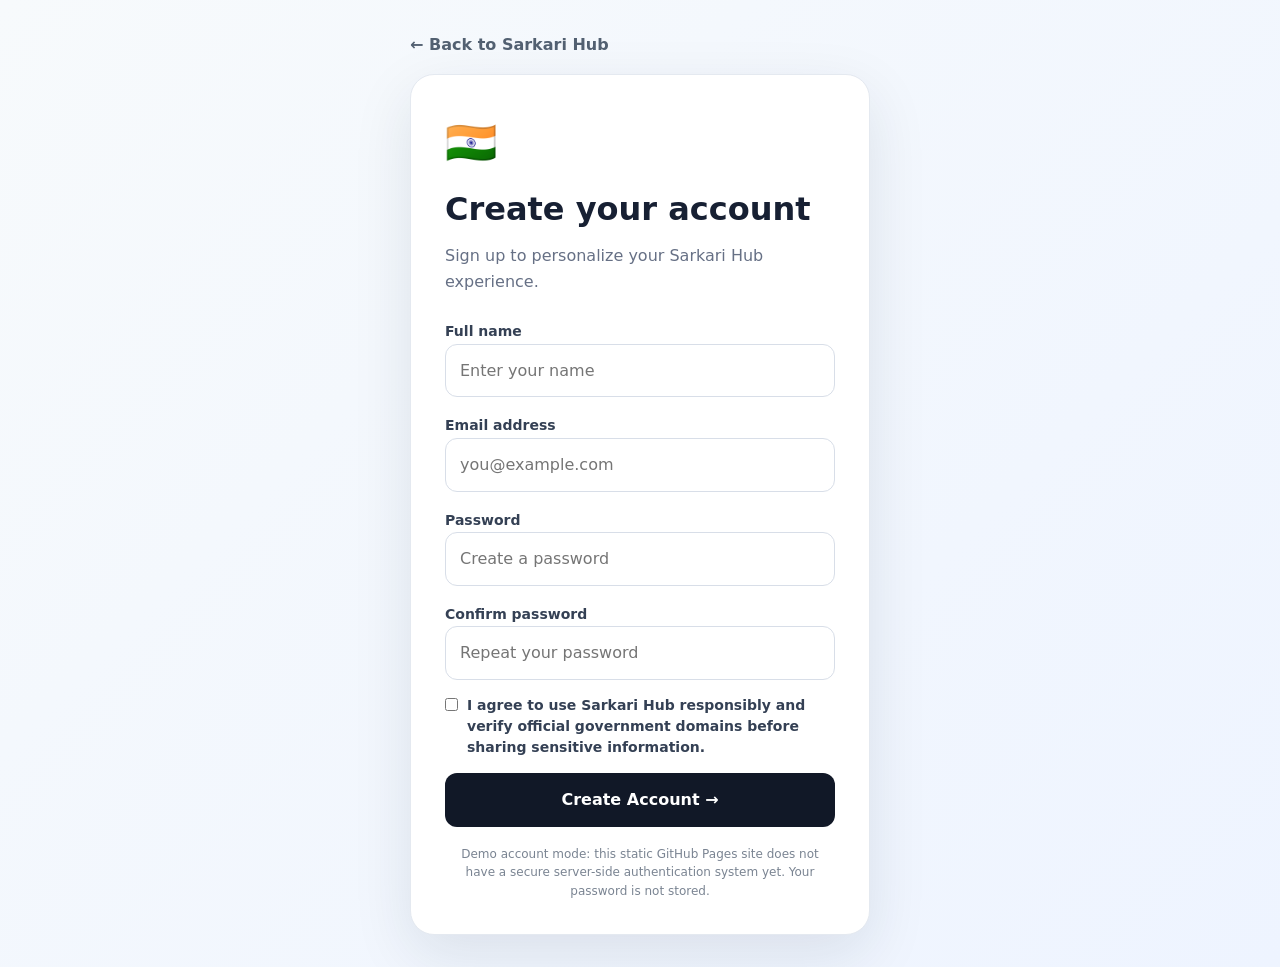
==== signup.html @ 9c5355ae "Add professional Sign Up page" ====
<!DOCTYPE html>
<html lang="en">
<head>
  <meta charset="UTF-8">
  <meta name="viewport" content="width=device-width, initial-scale=1.0">
  <meta name="description" content="Create your Sarkari Hub account.">
  <title>Sign Up | Sarkari Hub</title>
  <link rel="stylesheet" href="style.css">
  <style>
    .signup-page{min-height:100vh;display:grid;place-items:center;padding:32px 18px;background:linear-gradient(135deg,#f7fafc,#eef4ff)}
    .signup-shell{width:min(100%,460px)}
    .signup-back{display:inline-flex;align-items:center;gap:7px;margin-bottom:16px;color:#526071;text-decoration:none;font-weight:700}
    .signup-card{background:#fff;border:1px solid #e4e9f0;border-radius:24px;padding:34px;box-shadow:0 20px 60px rgba(20,35,60,.10)}
    .signup-logo{font-size:42px;margin-bottom:8px}.signup-card h1{margin:0 0 8px;font-size:32px}.signup-card>p{margin:0 0 24px;color:#667085;line-height:1.6}
    .signup-form{display:grid;gap:15px}.signup-form label{font-size:14px;font-weight:800;color:#344054}.signup-form input{width:100%;box-sizing:border-box;padding:13px 14px;border:1px solid #d8dee8;border-radius:12px;font:inherit;outline:none}.signup-form input:focus{border-color:#2563eb;box-shadow:0 0 0 3px rgba(37,99,235,.10)}
    .signup-check{display:flex;gap:9px;align-items:flex-start;font-size:13px;color:#667085;line-height:1.5}.signup-check input{width:auto;margin-top:3px}.signup-btn{border:0;border-radius:12px;padding:14px;background:#111827;color:#fff;font:inherit;font-weight:800;cursor:pointer}.signup-btn:hover{opacity:.92}
    .signup-message{display:none;padding:12px 14px;border-radius:12px;background:#ecfdf3;color:#067647;font-size:14px;font-weight:700}.signup-message.show{display:block}.signup-note{margin-top:18px;font-size:12px;color:#7a8492;line-height:1.55;text-align:center}
    body.dark .signup-page{background:#0b1220}.dark .signup-card{background:#111827;border-color:#263244}.dark .signup-card h1,.dark .signup-form label{color:#f3f4f6}.dark .signup-card>p,.dark .signup-back,.dark .signup-check,.dark .signup-note{color:#aab4c3}.dark .signup-form input{background:#0f172a;color:#fff;border-color:#334155}
    @media(max-width:520px){.signup-card{padding:25px 20px;border-radius:20px}.signup-card h1{font-size:28px}}
  </style>
</head>
<body>
  <main class="signup-page">
    <div class="signup-shell">
      <a class="signup-back" href="index.html">← Back to Sarkari Hub</a>
      <section class="signup-card">
        <div class="signup-logo">🇮🇳</div>
        <h1>Create your account</h1>
        <p>Sign up to personalize your Sarkari Hub experience.</p>
        <div id="signupMessage" class="signup-message">Account details saved successfully. Welcome to Sarkari Hub! 🎉</div>
        <form id="signupForm" class="signup-form" novalidate>
          <div><label for="name">Full name</label><input id="name" name="name" type="text" placeholder="Enter your name" autocomplete="name" required></div>
          <div><label for="email">Email address</label><input id="email" name="email" type="email" placeholder="you@example.com" autocomplete="email" required></div>
          <div><label for="password">Password</label><input id="password" name="password" type="password" placeholder="Create a password" minlength="8" autocomplete="new-password" required></div>
          <div><label for="confirmPassword">Confirm password</label><input id="confirmPassword" name="confirmPassword" type="password" placeholder="Repeat your password" minlength="8" autocomplete="new-password" required></div>
          <label class="signup-check"><input id="terms" type="checkbox" required><span>I agree to use Sarkari Hub responsibly and verify official government domains before sharing sensitive information.</span></label>
          <button class="signup-btn" type="submit">Create Account →</button>
        </form>
        <div class="signup-note">Demo account mode: this static GitHub Pages site does not have a secure server-side authentication system yet. Your password is not stored.</div>
      </section>
    </div>
  </main>
  <script>
    const form=document.getElementById('signupForm');
    const message=document.getElementById('signupMessage');
    form.addEventListener('submit',e=>{
      e.preventDefault();
      const name=document.getElementById('name').value.trim();
      const email=document.getElementById('email').value.trim();
      const password=document.getElementById('password').value;
      const confirm=document.getElementById('confirmPassword').value;
      if(!form.checkValidity()){form.reportValidity();return;}
      if(password!==confirm){alert('Passwords do not match.');return;}
      localStorage.setItem('sarkari-user',JSON.stringify({name,email}));
      message.classList.add('show');
      form.reset();
    });
  </script>
</body>
</html>
---- style.css ----
*{box-sizing:border-box;margin:0;padding:0}html{scroll-behavior:smooth}body{font-family:Inter,system-ui,-apple-system,Segoe UI,Roboto,sans-serif;background:#f6f8fc;color:#172033;line-height:1.6}a{text-decoration:none;color:inherit}.topbar{height:72px;background:rgba(255,255,255,.92);backdrop-filter:blur(14px);display:flex;align-items:center;justify-content:space-between;padding:0 6%;position:sticky;top:0;z-index:10;border-bottom:1px solid #e8ebf2}.brand{display:flex;align-items:center;gap:10px}.brand>span{font-size:30px}.brand strong{display:block;font-size:18px}.brand small{display:block;color:#778197;font-size:11px}.topbar nav{display:flex;align-items:center;gap:24px}.topbar nav a{font-size:14px;color:#596378;font-weight:600}.topbar nav a:hover{color:#155eef}.icon-btn{border:0;background:#eef2f8;border-radius:10px;padding:9px;cursor:pointer;font-size:16px}.hero{min-height:610px;padding:90px 7%;display:flex;align-items:center;justify-content:space-between;gap:50px;background:radial-gradient(circle at 85% 25%,#dceaff 0,transparent 32%),linear-gradient(135deg,#fff,#f3f7ff)}.hero-content{max-width:750px}.badge,.eyebrow{display:inline-block;color:#155eef;font-weight:800;font-size:12px;letter-spacing:1.2px}.badge{background:#e8f0ff;border:1px solid #d7e5ff;border-radius:99px;padding:7px 13px;letter-spacing:.3px}.hero h1{font-size:clamp(44px,7vw,76px);line-height:1.03;margin:20px 0 18px;letter-spacing:-3px}.hero h1 span{color:#155eef}.hero p{font-size:18px;color:#637087;max-width:650px}.search-wrap{display:flex;align-items:center;background:#fff;border:1px solid #dce2ec;box-shadow:0 14px 40px #1d4ed814;border-radius:16px;margin-top:30px;padding:0 15px;height:62px;max-width:680px}.search-wrap span{font-size:21px}.search-wrap input{flex:1;border:0;outline:0;font-size:16px;padding:0 12px;background:transparent;color:inherit}.search-wrap button{border:0;background:transparent;color:#99a1b2;cursor:pointer}.quick{display:flex;flex-wrap:wrap;gap:9px;margin-top:13px}.quick button{border:1px solid #dfe5ef;background:#fff;padding:7px 12px;border-radius:9px;cursor:pointer;color:#566176}.hero-card{width:340px;padding:28px 30px;border-radius:26px;background:#111827;color:#fff;box-shadow:0 25px 70px #11182735;text-align:center}.ecosystem-card{position:relative;overflow:hidden;min-height:350px;display:flex;flex-direction:column;justify-content:center}.ecosystem-card:before{content:"";position:absolute;width:180px;height:180px;border-radius:50%;background:#155eef33;filter:blur(8px);top:-80px;right:-70px}.card-label{position:relative;color:#8fb4ff;font-size:10px;font-weight:800;letter-spacing:1.7px;margin-bottom:16px}.ecosystem-card h2{position:relative;font-size:29px;line-height:1.15;margin-bottom:12px}.ecosystem-card h2 span{color:#6ea0ff}.ecosystem-card>p{position:relative;color:#aeb8ca;font-size:14px;margin:0 auto 20px}.hero-link{position:relative;display:inline-flex;align-self:center;background:#fff;color:#172033;padding:10px 15px;border-radius:10px;font-size:13px;font-weight:800;margin-bottom:24px}.stats{display:grid;grid-template-columns:repeat(3,1fr);border-top:1px solid #30394a;padding-top:20px;gap:10px}.stats b{display:block;font-size:20px}.stats small{font-size:10px;color:#aeb8ca}.notice{margin:35px 7% 10px;padding:17px 20px;background:#fff8e8;border:1px solid #ffe0a3;border-radius:16px;display:flex;gap:13px;color:#684d16}.notice span{font-size:22px}.notice p{font-size:13px;color:#77633a;margin-top:2px}.section{padding:70px 7%}.section.alt{background:#eef3fb}.section-head{display:flex;justify-content:space-between;align-items:end;gap:20px;margin-bottom:28px}.section h2{font-size:32px;line-height:1.2;margin-top:5px}.section-head select{padding:11px 14px;border:1px solid #d9e0eb;border-radius:10px;background:#fff}.service-grid{display:grid;grid-template-columns:repeat(4,1fr);gap:16px}.service-card{background:#fff;border:1px solid #e5e9f1;border-radius:17px;padding:20px;transition:.2s;display:flex;flex-direction:column;min-height:205px}.service-card:hover{transform:translateY(-4px);box-shadow:0 16px 35px #23365c12;border-color:#cbdafa}.service-icon{width:45px;height:45px;border-radius:12px;background:#edf3ff;display:grid;place-items:center;font-size:22px;margin-bottom:14px}.service-card h3{font-size:17px}.service-card p{font-size:13px;color:#707b8e;margin:5px 0 16px;flex:1}.service-card .open{display:inline-flex;justify-content:center;background:#155eef;color:#fff;padding:9px;border-radius:9px;font-size:13px;font-weight:700}.category-grid{display:grid;grid-template-columns:repeat(4,1fr);gap:15px;margin-top:25px}.category{padding:20px;background:#fff;border:1px solid #dde4ef;border-radius:15px;cursor:pointer}.category:hover{border-color:#a9c4ff}.category span{font-size:26px}.category h3{font-size:16px;margin-top:7px}.category p{font-size:12px;color:#7b8495}.projects-section{background:linear-gradient(180deg,#f8faff,#eef3fb)}.project-heading{align-items:flex-end}.project-heading p{color:#707b8e;font-size:14px;margin-top:8px}.project-grid{display:grid;grid-template-columns:repeat(4,1fr);gap:18px}.project-card{position:relative;background:rgba(255,255,255,.9);border:1px solid #dfe5ef;border-radius:20px;padding:24px;min-height:270px;display:flex;flex-direction:column;box-shadow:0 12px 35px #23365c0b;transition:.2s;overflow:hidden}.project-card:hover{transform:translateY(-5px);box-shadow:0 20px 45px #23365c15;border-color:#c6d7fb}.project-card:after{content:"";position:absolute;width:110px;height:110px;border-radius:50%;background:#e7efff;right:-45px;top:-45px}.featured-project{border-color:#b9d0ff;box-shadow:0 15px 40px #155eef12}.project-icon{width:52px;height:52px;border-radius:15px;background:#edf3ff;display:grid;place-items:center;font-size:25px;margin-bottom:18px;position:relative;z-index:1}.project-number{position:absolute;right:20px;top:20px;color:#9aa7bb;font-size:11px;font-weight:800;letter-spacing:1px}.project-card h3{font-size:20px;margin-bottom:7px}.project-card p{font-size:13px;color:#707b8e;flex:1}.project-btn{display:flex;justify-content:center;align-items:center;background:#155eef;color:#fff;border-radius:10px;padding:10px 12px;font-size:12px;font-weight:800;margin-top:20px;position:relative;z-index:1}.project-btn:hover{background:#0f4fd3}.state-card{display:flex;align-items:center;gap:20px;background:#fff;border:1px solid #e0e6f0;border-radius:18px;padding:25px;max-width:650px}.state-icon{font-size:48px}.state-card h3{font-size:22px}.state-card p{color:#707b8e}.state-card a{display:inline-block;margin-top:7px;color:#155eef;font-weight:700;font-size:13px}.help{margin:20px 7% 70px;border-radius:24px;background:#172033;color:#fff;display:flex;align-items:center;justify-content:space-between;gap:30px;padding:45px 50px}.help h2{margin-top:6px}.help p{color:#b7c0d0;margin-top:7px}.primary{border:0;background:#fff;color:#172033;padding:13px 19px;border-radius:11px;font-weight:800;cursor:pointer}.empty{text-align:center;padding:50px}.empty div{font-size:40px}.hidden{display:none!important}footer{background:#0d1422;color:#c0c8d6;padding:45px 7%;text-align:center}.footer-brand{color:#fff;font-size:19px}.footer-links{display:flex;justify-content:center;gap:20px;margin:18px 0;font-size:13px}.footer-links a:hover{color:#fff}footer p,footer small{font-size:12px;color:#8792a6}@media(max-width:1100px){.project-grid{grid-template-columns:repeat(2,1fr)}}@media(max-width:900px){.hero{padding:60px 5%;flex-direction:column;align-items:flex-start}.hero-card{width:100%;max-width:420px}.service-grid{grid-template-columns:repeat(2,1fr)}.category-grid{grid-template-columns:repeat(2,1fr)}.topbar{padding:0 5%}.topbar nav a{display:none}.section,.notice{margin-left:5%;margin-right:5%;padding-left:0;padding-right:0}.notice{padding:15px}}@media(max-width:520px){.hero h1{letter-spacing:-2px}.service-grid,.category-grid,.project-grid{grid-template-columns:1fr}.section{padding-top:50px;padding-bottom:50px}.section-head{align-items:flex-start;flex-direction:column}.help{padding:30px;flex-direction:column;align-items:flex-start}.state-card{align-items:flex-start}.brand small{display:none}.hero-card{padding:24px 20px}.ecosystem-card{min-height:320px}}
body.dark{background:#0b1220;color:#e8edf7}body.dark .topbar,body.dark .service-card,body.dark .category,body.dark .state-card,body.dark .search-wrap,body.dark .project-card{background:#111a2b;border-color:#253149}body.dark .topbar nav a,body.dark .service-card p,body.dark .category p,body.dark .state-card p,body.dark .project-card p,.dark .project-heading p{color:#9eabc0}body.dark .section.alt,.dark .projects-section{background:#0e1728}body.dark .notice{background:#302610}body.dark .quick button,.dark .icon-btn{background:#182238;color:#c7d1e3;border-color:#2a3852}body.dark .project-icon{background:#182844}body.dark .project-card:after{background:#172d52}
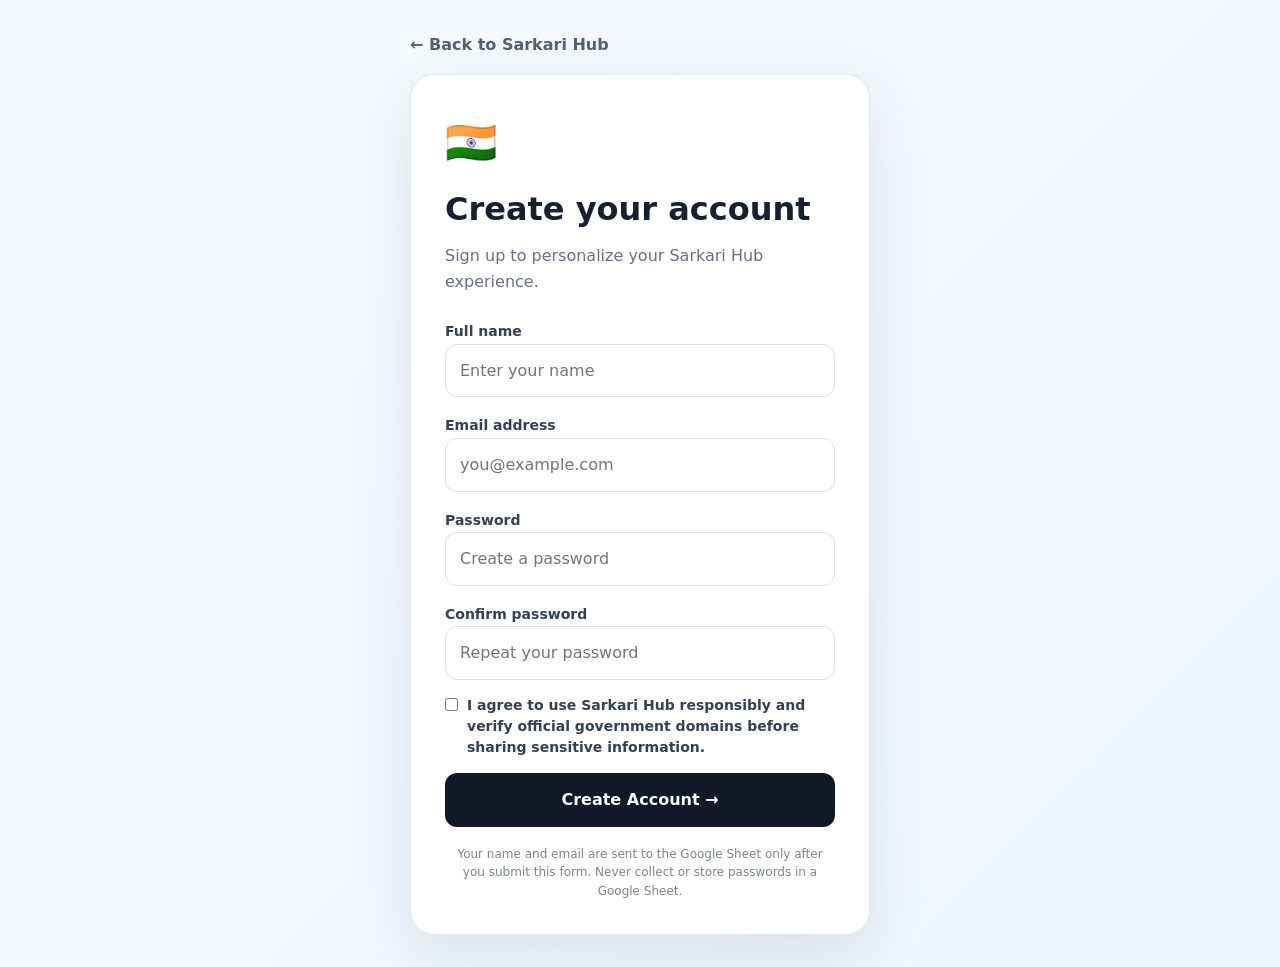
==== commit 921767ae: "Connect signup form to Google Sheets webhook" ====
--- a/signup.html
+++ b/signup.html
@@ -13,8 +13,8 @@
     .signup-card{background:#fff;border:1px solid #e4e9f0;border-radius:24px;padding:34px;box-shadow:0 20px 60px rgba(20,35,60,.10)}
     .signup-logo{font-size:42px;margin-bottom:8px}.signup-card h1{margin:0 0 8px;font-size:32px}.signup-card>p{margin:0 0 24px;color:#667085;line-height:1.6}
     .signup-form{display:grid;gap:15px}.signup-form label{font-size:14px;font-weight:800;color:#344054}.signup-form input{width:100%;box-sizing:border-box;padding:13px 14px;border:1px solid #d8dee8;border-radius:12px;font:inherit;outline:none}.signup-form input:focus{border-color:#2563eb;box-shadow:0 0 0 3px rgba(37,99,235,.10)}
-    .signup-check{display:flex;gap:9px;align-items:flex-start;font-size:13px;color:#667085;line-height:1.5}.signup-check input{width:auto;margin-top:3px}.signup-btn{border:0;border-radius:12px;padding:14px;background:#111827;color:#fff;font:inherit;font-weight:800;cursor:pointer}.signup-btn:hover{opacity:.92}
-    .signup-message{display:none;padding:12px 14px;border-radius:12px;background:#ecfdf3;color:#067647;font-size:14px;font-weight:700}.signup-message.show{display:block}.signup-note{margin-top:18px;font-size:12px;color:#7a8492;line-height:1.55;text-align:center}
+    .signup-check{display:flex;gap:9px;align-items:flex-start;font-size:13px;color:#667085;line-height:1.5}.signup-check input{width:auto;margin-top:3px}.signup-btn{border:0;border-radius:12px;padding:14px;background:#111827;color:#fff;font:inherit;font-weight:800;cursor:pointer}.signup-btn:hover{opacity:.92}.signup-btn:disabled{opacity:.6;cursor:wait}
+    .signup-message{display:none;padding:12px 14px;border-radius:12px;background:#ecfdf3;color:#067647;font-size:14px;font-weight:700;margin-bottom:15px}.signup-message.show{display:block}.signup-error{background:#fef2f2;color:#b42318}.signup-note{margin-top:18px;font-size:12px;color:#7a8492;line-height:1.55;text-align:center}
     body.dark .signup-page{background:#0b1220}.dark .signup-card{background:#111827;border-color:#263244}.dark .signup-card h1,.dark .signup-form label{color:#f3f4f6}.dark .signup-card>p,.dark .signup-back,.dark .signup-check,.dark .signup-note{color:#aab4c3}.dark .signup-form input{background:#0f172a;color:#fff;border-color:#334155}
     @media(max-width:520px){.signup-card{padding:25px 20px;border-radius:20px}.signup-card h1{font-size:28px}}
   </style>
@@ -27,34 +27,60 @@
         <div class="signup-logo">🇮🇳</div>
         <h1>Create your account</h1>
         <p>Sign up to personalize your Sarkari Hub experience.</p>
-        <div id="signupMessage" class="signup-message">Account details saved successfully. Welcome to Sarkari Hub! 🎉</div>
+        <div id="signupMessage" class="signup-message"></div>
         <form id="signupForm" class="signup-form" novalidate>
           <div><label for="name">Full name</label><input id="name" name="name" type="text" placeholder="Enter your name" autocomplete="name" required></div>
           <div><label for="email">Email address</label><input id="email" name="email" type="email" placeholder="you@example.com" autocomplete="email" required></div>
           <div><label for="password">Password</label><input id="password" name="password" type="password" placeholder="Create a password" minlength="8" autocomplete="new-password" required></div>
           <div><label for="confirmPassword">Confirm password</label><input id="confirmPassword" name="confirmPassword" type="password" placeholder="Repeat your password" minlength="8" autocomplete="new-password" required></div>
           <label class="signup-check"><input id="terms" type="checkbox" required><span>I agree to use Sarkari Hub responsibly and verify official government domains before sharing sensitive information.</span></label>
-          <button class="signup-btn" type="submit">Create Account →</button>
+          <button id="signupBtn" class="signup-btn" type="submit">Create Account →</button>
         </form>
-        <div class="signup-note">Demo account mode: this static GitHub Pages site does not have a secure server-side authentication system yet. Your password is not stored.</div>
+        <div class="signup-note">Your name and email are sent to the Google Sheet only after you submit this form. Never collect or store passwords in a Google Sheet.</div>
       </section>
     </div>
   </main>
   <script>
-    const form=document.getElementById('signupForm');
-    const message=document.getElementById('signupMessage');
-    form.addEventListener('submit',e=>{
+    // After deploying your Google Apps Script Web App, paste its /exec URL below.
+    const GOOGLE_SHEET_WEB_APP_URL = 'PASTE_YOUR_GOOGLE_APPS_SCRIPT_WEB_APP_URL_HERE';
+    const form = document.getElementById('signupForm');
+    const message = document.getElementById('signupMessage');
+    const button = document.getElementById('signupBtn');
+
+    function showMessage(text, error=false){
+      message.textContent=text;
+      message.className='signup-message show' + (error ? ' signup-error' : '');
+    }
+
+    form.addEventListener('submit', async (e)=>{
       e.preventDefault();
+      if(!form.checkValidity()){form.reportValidity();return;}
       const name=document.getElementById('name').value.trim();
       const email=document.getElementById('email').value.trim();
       const password=document.getElementById('password').value;
       const confirm=document.getElementById('confirmPassword').value;
-      if(!form.checkValidity()){form.reportValidity();return;}
-      if(password!==confirm){alert('Passwords do not match.');return;}
-      localStorage.setItem('sarkari-user',JSON.stringify({name,email}));
-      message.classList.add('show');
-      form.reset();
+      if(password!==confirm){showMessage('Passwords do not match.',true);return;}
+      if(GOOGLE_SHEET_WEB_APP_URL.includes('PASTE_YOUR')){
+        showMessage('Google Sheet connection is not configured yet. Add your Apps Script Web App URL in signup.html.',true);
+        return;
+      }
+      button.disabled=true;
+      button.textContent='Creating account...';
+      try{
+        const body=new URLSearchParams({name,email,source:'Sarkari Hub Sign Up'});
+        const response=await fetch(GOOGLE_SHEET_WEB_APP_URL,{method:'POST',headers:{'Content-Type':'application/x-www-form-urlencoded;charset=UTF-8'},body});
+        const result=await response.json().catch(()=>({ok:true}));
+        if(!response.ok || result.ok===false) throw new Error(result.message || 'Unable to save your details.');
+        localStorage.setItem('sarkari-user',JSON.stringify({name,email}));
+        showMessage('Account details saved successfully. Welcome to Sarkari Hub! 🎉');
+        form.reset();
+      }catch(error){
+        showMessage('Could not save your details right now. Please try again.',true);
+      }finally{
+        button.disabled=false;
+        button.textContent='Create Account →';
+      }
     });
   </script>
 </body>
-</html>
+</html>
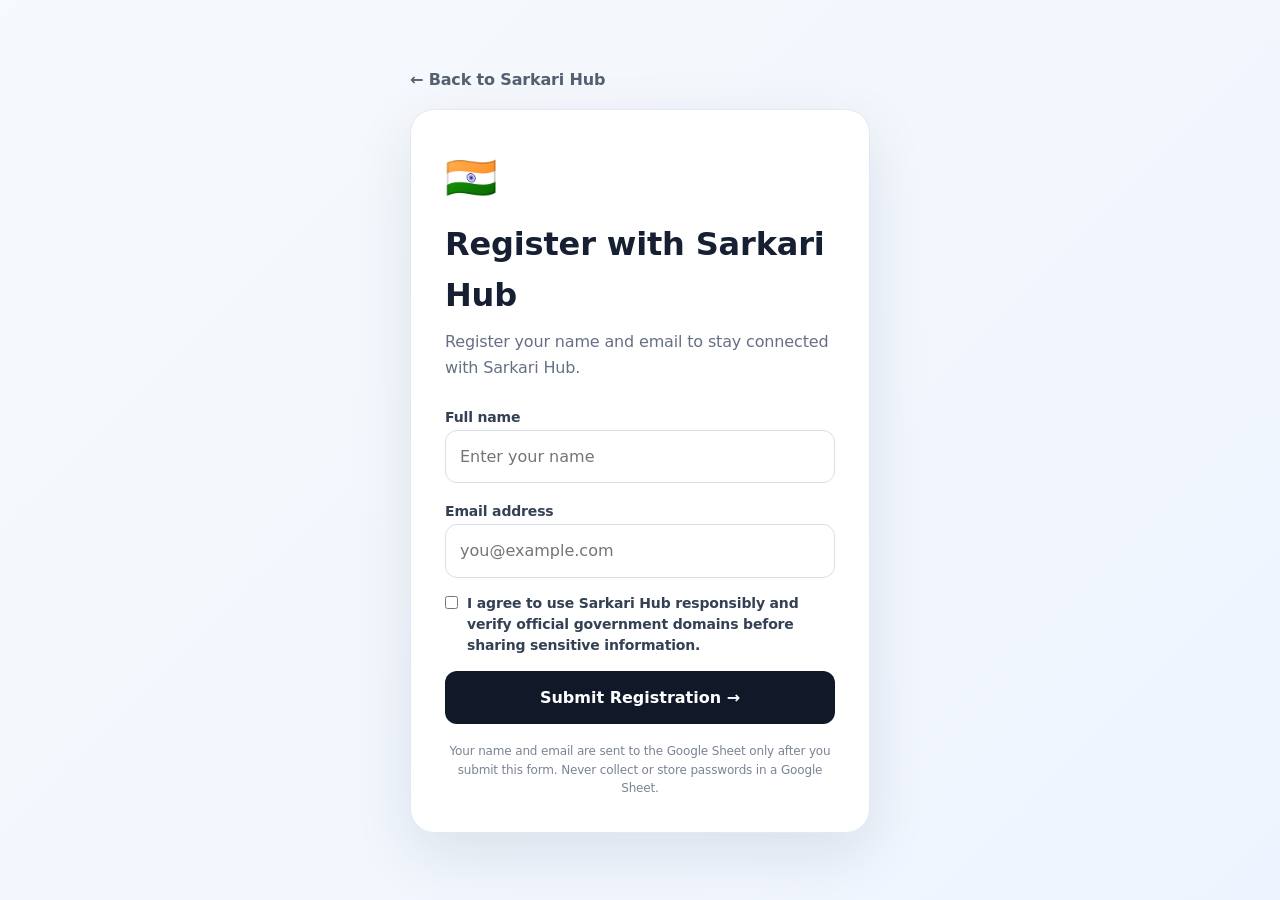
==== commit 3f738672: "Prepare name and email registration for Google Sheets" ====
--- a/signup.html
+++ b/signup.html
@@ -25,16 +25,14 @@
       <a class="signup-back" href="index.html">← Back to Sarkari Hub</a>
       <section class="signup-card">
         <div class="signup-logo">🇮🇳</div>
-        <h1>Create your account</h1>
-        <p>Sign up to personalize your Sarkari Hub experience.</p>
+        <h1>Register with Sarkari Hub</h1>
+        <p>Register your name and email to stay connected with Sarkari Hub.</p>
         <div id="signupMessage" class="signup-message"></div>
         <form id="signupForm" class="signup-form" novalidate>
           <div><label for="name">Full name</label><input id="name" name="name" type="text" placeholder="Enter your name" autocomplete="name" required></div>
           <div><label for="email">Email address</label><input id="email" name="email" type="email" placeholder="you@example.com" autocomplete="email" required></div>
-          <div><label for="password">Password</label><input id="password" name="password" type="password" placeholder="Create a password" minlength="8" autocomplete="new-password" required></div>
-          <div><label for="confirmPassword">Confirm password</label><input id="confirmPassword" name="confirmPassword" type="password" placeholder="Repeat your password" minlength="8" autocomplete="new-password" required></div>
           <label class="signup-check"><input id="terms" type="checkbox" required><span>I agree to use Sarkari Hub responsibly and verify official government domains before sharing sensitive information.</span></label>
-          <button id="signupBtn" class="signup-btn" type="submit">Create Account →</button>
+          <button id="signupBtn" class="signup-btn" type="submit">Submit Registration →</button>
         </form>
         <div class="signup-note">Your name and email are sent to the Google Sheet only after you submit this form. Never collect or store passwords in a Google Sheet.</div>
       </section>
@@ -57,28 +55,22 @@
       if(!form.checkValidity()){form.reportValidity();return;}
       const name=document.getElementById('name').value.trim();
       const email=document.getElementById('email').value.trim();
-      const password=document.getElementById('password').value;
-      const confirm=document.getElementById('confirmPassword').value;
-      if(password!==confirm){showMessage('Passwords do not match.',true);return;}
       if(GOOGLE_SHEET_WEB_APP_URL.includes('PASTE_YOUR')){
         showMessage('Google Sheet connection is not configured yet. Add your Apps Script Web App URL in signup.html.',true);
         return;
       }
       button.disabled=true;
-      button.textContent='Creating account...';
+      button.textContent='Submitting...';
       try{
         const body=new URLSearchParams({name,email,source:'Sarkari Hub Sign Up'});
-        const response=await fetch(GOOGLE_SHEET_WEB_APP_URL,{method:'POST',headers:{'Content-Type':'application/x-www-form-urlencoded;charset=UTF-8'},body});
-        const result=await response.json().catch(()=>({ok:true}));
-        if(!response.ok || result.ok===false) throw new Error(result.message || 'Unable to save your details.');
-        localStorage.setItem('sarkari-user',JSON.stringify({name,email}));
-        showMessage('Account details saved successfully. Welcome to Sarkari Hub! 🎉');
+        await fetch(GOOGLE_SHEET_WEB_APP_URL,{method:'POST',mode:'no-cors',body});
+        showMessage('Your registration was submitted. Thank you for joining Sarkari Hub! 🎉');
         form.reset();
       }catch(error){
         showMessage('Could not save your details right now. Please try again.',true);
       }finally{
         button.disabled=false;
-        button.textContent='Create Account →';
+        button.textContent='Submit Registration →';
       }
     });
   </script>
--- a/style.css
+++ b/style.css
@@ -1,2 +1,86 @@
 *{box-sizing:border-box;margin:0;padding:0}html{scroll-behavior:smooth}body{font-family:Inter,system-ui,-apple-system,Segoe UI,Roboto,sans-serif;background:#f6f8fc;color:#172033;line-height:1.6}a{text-decoration:none;color:inherit}.topbar{height:72px;background:rgba(255,255,255,.92);backdrop-filter:blur(14px);display:flex;align-items:center;justify-content:space-between;padding:0 6%;position:sticky;top:0;z-index:10;border-bottom:1px solid #e8ebf2}.brand{display:flex;align-items:center;gap:10px}.brand>span{font-size:30px}.brand strong{display:block;font-size:18px}.brand small{display:block;color:#778197;font-size:11px}.topbar nav{display:flex;align-items:center;gap:24px}.topbar nav a{font-size:14px;color:#596378;font-weight:600}.topbar nav a:hover{color:#155eef}.icon-btn{border:0;background:#eef2f8;border-radius:10px;padding:9px;cursor:pointer;font-size:16px}.hero{min-height:610px;padding:90px 7%;display:flex;align-items:center;justify-content:space-between;gap:50px;background:radial-gradient(circle at 85% 25%,#dceaff 0,transparent 32%),linear-gradient(135deg,#fff,#f3f7ff)}.hero-content{max-width:750px}.badge,.eyebrow{display:inline-block;color:#155eef;font-weight:800;font-size:12px;letter-spacing:1.2px}.badge{background:#e8f0ff;border:1px solid #d7e5ff;border-radius:99px;padding:7px 13px;letter-spacing:.3px}.hero h1{font-size:clamp(44px,7vw,76px);line-height:1.03;margin:20px 0 18px;letter-spacing:-3px}.hero h1 span{color:#155eef}.hero p{font-size:18px;color:#637087;max-width:650px}.search-wrap{display:flex;align-items:center;background:#fff;border:1px solid #dce2ec;box-shadow:0 14px 40px #1d4ed814;border-radius:16px;margin-top:30px;padding:0 15px;height:62px;max-width:680px}.search-wrap span{font-size:21px}.search-wrap input{flex:1;border:0;outline:0;font-size:16px;padding:0 12px;background:transparent;color:inherit}.search-wrap button{border:0;background:transparent;color:#99a1b2;cursor:pointer}.quick{display:flex;flex-wrap:wrap;gap:9px;margin-top:13px}.quick button{border:1px solid #dfe5ef;background:#fff;padding:7px 12px;border-radius:9px;cursor:pointer;color:#566176}.hero-card{width:340px;padding:28px 30px;border-radius:26px;background:#111827;color:#fff;box-shadow:0 25px 70px #11182735;text-align:center}.ecosystem-card{position:relative;overflow:hidden;min-height:350px;display:flex;flex-direction:column;justify-content:center}.ecosystem-card:before{content:"";position:absolute;width:180px;height:180px;border-radius:50%;background:#155eef33;filter:blur(8px);top:-80px;right:-70px}.card-label{position:relative;color:#8fb4ff;font-size:10px;font-weight:800;letter-spacing:1.7px;margin-bottom:16px}.ecosystem-card h2{position:relative;font-size:29px;line-height:1.15;margin-bottom:12px}.ecosystem-card h2 span{color:#6ea0ff}.ecosystem-card>p{position:relative;color:#aeb8ca;font-size:14px;margin:0 auto 20px}.hero-link{position:relative;display:inline-flex;align-self:center;background:#fff;color:#172033;padding:10px 15px;border-radius:10px;font-size:13px;font-weight:800;margin-bottom:24px}.stats{display:grid;grid-template-columns:repeat(3,1fr);border-top:1px solid #30394a;padding-top:20px;gap:10px}.stats b{display:block;font-size:20px}.stats small{font-size:10px;color:#aeb8ca}.notice{margin:35px 7% 10px;padding:17px 20px;background:#fff8e8;border:1px solid #ffe0a3;border-radius:16px;display:flex;gap:13px;color:#684d16}.notice span{font-size:22px}.notice p{font-size:13px;color:#77633a;margin-top:2px}.section{padding:70px 7%}.section.alt{background:#eef3fb}.section-head{display:flex;justify-content:space-between;align-items:end;gap:20px;margin-bottom:28px}.section h2{font-size:32px;line-height:1.2;margin-top:5px}.section-head select{padding:11px 14px;border:1px solid #d9e0eb;border-radius:10px;background:#fff}.service-grid{display:grid;grid-template-columns:repeat(4,1fr);gap:16px}.service-card{background:#fff;border:1px solid #e5e9f1;border-radius:17px;padding:20px;transition:.2s;display:flex;flex-direction:column;min-height:205px}.service-card:hover{transform:translateY(-4px);box-shadow:0 16px 35px #23365c12;border-color:#cbdafa}.service-icon{width:45px;height:45px;border-radius:12px;background:#edf3ff;display:grid;place-items:center;font-size:22px;margin-bottom:14px}.service-card h3{font-size:17px}.service-card p{font-size:13px;color:#707b8e;margin:5px 0 16px;flex:1}.service-card .open{display:inline-flex;justify-content:center;background:#155eef;color:#fff;padding:9px;border-radius:9px;font-size:13px;font-weight:700}.category-grid{display:grid;grid-template-columns:repeat(4,1fr);gap:15px;margin-top:25px}.category{padding:20px;background:#fff;border:1px solid #dde4ef;border-radius:15px;cursor:pointer}.category:hover{border-color:#a9c4ff}.category span{font-size:26px}.category h3{font-size:16px;margin-top:7px}.category p{font-size:12px;color:#7b8495}.projects-section{background:linear-gradient(180deg,#f8faff,#eef3fb)}.project-heading{align-items:flex-end}.project-heading p{color:#707b8e;font-size:14px;margin-top:8px}.project-grid{display:grid;grid-template-columns:repeat(4,1fr);gap:18px}.project-card{position:relative;background:rgba(255,255,255,.9);border:1px solid #dfe5ef;border-radius:20px;padding:24px;min-height:270px;display:flex;flex-direction:column;box-shadow:0 12px 35px #23365c0b;transition:.2s;overflow:hidden}.project-card:hover{transform:translateY(-5px);box-shadow:0 20px 45px #23365c15;border-color:#c6d7fb}.project-card:after{content:"";position:absolute;width:110px;height:110px;border-radius:50%;background:#e7efff;right:-45px;top:-45px}.featured-project{border-color:#b9d0ff;box-shadow:0 15px 40px #155eef12}.project-icon{width:52px;height:52px;border-radius:15px;background:#edf3ff;display:grid;place-items:center;font-size:25px;margin-bottom:18px;position:relative;z-index:1}.project-number{position:absolute;right:20px;top:20px;color:#9aa7bb;font-size:11px;font-weight:800;letter-spacing:1px}.project-card h3{font-size:20px;margin-bottom:7px}.project-card p{font-size:13px;color:#707b8e;flex:1}.project-btn{display:flex;justify-content:center;align-items:center;background:#155eef;color:#fff;border-radius:10px;padding:10px 12px;font-size:12px;font-weight:800;margin-top:20px;position:relative;z-index:1}.project-btn:hover{background:#0f4fd3}.state-card{display:flex;align-items:center;gap:20px;background:#fff;border:1px solid #e0e6f0;border-radius:18px;padding:25px;max-width:650px}.state-icon{font-size:48px}.state-card h3{font-size:22px}.state-card p{color:#707b8e}.state-card a{display:inline-block;margin-top:7px;color:#155eef;font-weight:700;font-size:13px}.help{margin:20px 7% 70px;border-radius:24px;background:#172033;color:#fff;display:flex;align-items:center;justify-content:space-between;gap:30px;padding:45px 50px}.help h2{margin-top:6px}.help p{color:#b7c0d0;margin-top:7px}.primary{border:0;background:#fff;color:#172033;padding:13px 19px;border-radius:11px;font-weight:800;cursor:pointer}.empty{text-align:center;padding:50px}.empty div{font-size:40px}.hidden{display:none!important}footer{background:#0d1422;color:#c0c8d6;padding:45px 7%;text-align:center}.footer-brand{color:#fff;font-size:19px}.footer-links{display:flex;justify-content:center;gap:20px;margin:18px 0;font-size:13px}.footer-links a:hover{color:#fff}footer p,footer small{font-size:12px;color:#8792a6}@media(max-width:1100px){.project-grid{grid-template-columns:repeat(2,1fr)}}@media(max-width:900px){.hero{padding:60px 5%;flex-direction:column;align-items:flex-start}.hero-card{width:100%;max-width:420px}.service-grid{grid-template-columns:repeat(2,1fr)}.category-grid{grid-template-columns:repeat(2,1fr)}.topbar{padding:0 5%}.topbar nav a{display:none}.section,.notice{margin-left:5%;margin-right:5%;padding-left:0;padding-right:0}.notice{padding:15px}}@media(max-width:520px){.hero h1{letter-spacing:-2px}.service-grid,.category-grid,.project-grid{grid-template-columns:1fr}.section{padding-top:50px;padding-bottom:50px}.section-head{align-items:flex-start;flex-direction:column}.help{padding:30px;flex-direction:column;align-items:flex-start}.state-card{align-items:flex-start}.brand small{display:none}.hero-card{padding:24px 20px}.ecosystem-card{min-height:320px}}
 body.dark{background:#0b1220;color:#e8edf7}body.dark .topbar,body.dark .service-card,body.dark .category,body.dark .state-card,body.dark .search-wrap,body.dark .project-card{background:#111a2b;border-color:#253149}body.dark .topbar nav a,body.dark .service-card p,body.dark .category p,body.dark .state-card p,body.dark .project-card p,.dark .project-heading p{color:#9eabc0}body.dark .section.alt,.dark .projects-section{background:#0e1728}body.dark .notice{background:#302610}body.dark .quick button,.dark .icon-btn{background:#182238;color:#c7d1e3;border-color:#2a3852}body.dark .project-icon{background:#182844}body.dark .project-card:after{background:#172d52}
+
+
+/* Sarkari Hub UI polish — accessible, responsive refinements */
+:root{--sh-blue:#1746a2;--sh-accent:#2563eb;--sh-ink:#172033;--sh-muted:#64748b;--sh-border:#e2e8f0}
+body{font-family:Inter,"Noto Sans",system-ui,-apple-system,"Segoe UI",sans-serif;letter-spacing:-.01em}
+a,button,input,select{ -webkit-tap-highlight-color:transparent }
+a:focus-visible,button:focus-visible,input:focus-visible,select:focus-visible,.category:focus-visible{outline:3px solid #f59e0b;outline-offset:3px}
+.topbar{min-height:76px;height:auto;gap:18px;padding:12px clamp(18px,5vw,72px)}
+.brand{flex-shrink:0}.brand strong{letter-spacing:-.035em;font-size:19px}.brand small{letter-spacing:.02em}
+.topbar nav{gap:clamp(10px,1.6vw,23px);flex-wrap:wrap;justify-content:flex-end}
+.topbar nav a{white-space:nowrap;transition:color .18s ease}
+.signup-nav{background:#1746a2;color:#fff!important;padding:9px 14px;border-radius:10px}
+.signup-nav:hover{background:#12377e}
+.hero{padding:clamp(54px,7vw,92px) clamp(20px,7vw,100px);gap:clamp(28px,5vw,70px)}
+.hero-content{flex:1;min-width:0}.hero h1{font-weight:800;letter-spacing:-.055em}
+.hero h1 span{background:linear-gradient(100deg,#1746a2,#3b82f6);-webkit-background-clip:text;background-clip:text;color:transparent}
+.hero p{line-height:1.8}.search-wrap{width:100%;border-radius:14px;transition:border-color .2s,box-shadow .2s}
+.search-wrap:focus-within{border-color:#7da7ff;box-shadow:0 0 0 4px #2563eb18,0 14px 40px #1d4ed814}
+.search-wrap input{min-width:0}.quick button{transition:background .18s,border-color .18s,color .18s}
+.quick button:hover{background:#eff6ff;border-color:#b9d0ff;color:#1746a2}
+.hero-card{flex-shrink:0}.section{padding:clamp(48px,6vw,76px) clamp(20px,7vw,100px);scroll-margin-top:95px}
+.section h2{letter-spacing:-.04em;font-weight:800}.eyebrow{font-size:11px;letter-spacing:.14em}
+.notice{margin:26px clamp(20px,7vw,100px) 0;box-shadow:0 8px 24px #26344b08}
+.service-grid{grid-template-columns:repeat(auto-fit,minmax(min(100%,235px),1fr));gap:18px}
+.service-card{border-radius:18px;padding:23px;min-height:220px;box-shadow:0 5px 18px #23365c06}
+.service-card:hover{transform:translateY(-3px);box-shadow:0 16px 32px #23365c12}
+.service-card .open{margin-top:10px;min-height:42px;align-items:center}
+.category-grid{grid-template-columns:repeat(auto-fit,minmax(min(100%,220px),1fr));gap:16px}
+.category{border-radius:17px;min-height:145px;transition:transform .18s,border-color .18s,box-shadow .18s}
+.category:hover{transform:translateY(-3px);box-shadow:0 12px 25px #23365c0b}
+.project-grid{grid-template-columns:repeat(auto-fit,minmax(min(100%,250px),1fr));gap:20px}
+.project-card{min-height:255px;border-radius:21px;padding:26px}
+.project-btn{min-height:44px;font-size:13px}
+.state-card{box-shadow:0 8px 26px #23365c08}
+#stateSelect{max-width:100%;min-height:44px}
+.help{margin:12px clamp(20px,7vw,100px) 70px;padding:clamp(26px,4vw,48px);scroll-margin-top:95px}
+.primary{min-height:46px;background:#fff;color:#1746a2;transition:transform .18s,background .18s}
+.primary:hover{background:#edf4ff;transform:translateY(-1px)}
+footer{padding:48px 20px 35px}footer a{padding:6px}footer a:focus-visible{outline-color:#fbbf24}
+@media(max-width:900px){
+ .topbar{align-items:flex-start;flex-direction:column;gap:10px}
+ .topbar nav{width:100%;justify-content:flex-start;flex-wrap:nowrap;overflow-x:auto;overflow-y:hidden;padding:2px 0 8px;gap:16px;scrollbar-width:thin}
+ .topbar nav a{display:inline-flex;font-size:13px}
+ .topbar nav .signup-nav{display:inline-flex}
+ .topbar nav .icon-btn{flex:0 0 auto}
+ .hero{min-height:unset;align-items:stretch}
+ .hero-card{width:100%;max-width:none}
+ .section{margin:0;padding-left:5%;padding-right:5%}
+ .notice{margin-left:5%;margin-right:5%}
+ .help{margin-left:5%;margin-right:5%}
+}
+@media(max-width:520px){
+ .topbar{padding:12px 16px}
+ .brand>span{font-size:27px}
+ .brand strong{font-size:18px}
+ .hero{padding:45px 18px 38px;gap:28px}
+ .hero h1{font-size:clamp(40px,12vw,56px);letter-spacing:-.055em}
+ .hero p{font-size:16px}
+ .search-wrap{height:56px;padding:0 10px}
+ .search-wrap input{font-size:14px;padding:0 8px}
+ .quick{gap:7px}.quick button{font-size:12px;padding:8px 10px}
+ .section{padding-top:44px;padding-bottom:44px}
+ .section h2{font-size:28px}
+ .service-grid,.category-grid,.project-grid{grid-template-columns:1fr}
+ .service-card{min-height:unset}
+ .category{min-height:unset}
+ .project-card{min-height:235px}
+ .notice{align-items:flex-start;padding:14px;margin-top:18px}
+ .help{margin-top:0;margin-bottom:42px;padding:25px 21px}
+ .footer-links{flex-wrap:wrap;gap:8px 14px}
+}
+@media(prefers-reduced-motion:reduce){html{scroll-behavior:auto}*,*::before,*::after{transition:none!important;animation:none!important}}
+
+/* Sarkari Hub: recruitment sections, language control and responsive refinements */
+.nav-pill{border:1px solid #d8e2f3;background:#edf4ff;color:#1746a2;padding:9px 12px;border-radius:10px;font-weight:800;cursor:pointer}
+.section-symbol{font-size:28px;background:#e4edff;border-radius:14px;padding:10px}.card-meta{font-size:10px;text-transform:uppercase;letter-spacing:.08em;font-weight:800;color:#5471a4;margin:0 0 5px}
+.service-grid{grid-template-columns:repeat(auto-fit,minmax(min(100%,235px),1fr))}
+.service-card{min-width:0}.service-card .open{margin-top:auto;min-height:42px;align-items:center}
+#jobs,#results,#admit-cards,#services,#categories,#states,#projects,#help{scroll-margin-top:100px}
+#searchForm .search-submit{background:#155eef;color:white;border:0;border-radius:9px;padding:10px 13px;font-size:13px;font-weight:800;cursor:pointer}
+#searchForm .search-submit:hover{background:#0f4fd3}
+body.dark .soft-section{background:#0e1728}body.dark .nav-pill{background:#182844;color:#cfe0ff;border-color:#2b4165}body.dark .section-symbol{background:#182844}body.dark .card-meta{color:#9cbcff}
+@media(max-width:900px){.topbar nav{flex-wrap:nowrap;overflow-x:auto;justify-content:flex-start;padding-bottom:7px}.topbar nav a{display:inline-flex;white-space:nowrap}.topbar nav .nav-pill{flex:0 0 auto}.hero{align-items:stretch}.hero-card{width:100%;max-width:none}}
+@media(max-width:520px){.service-grid,.category-grid,.project-grid{grid-template-columns:1fr}.section-symbol{font-size:23px}.topbar nav{gap:13px}.topbar nav a{font-size:12px}}
